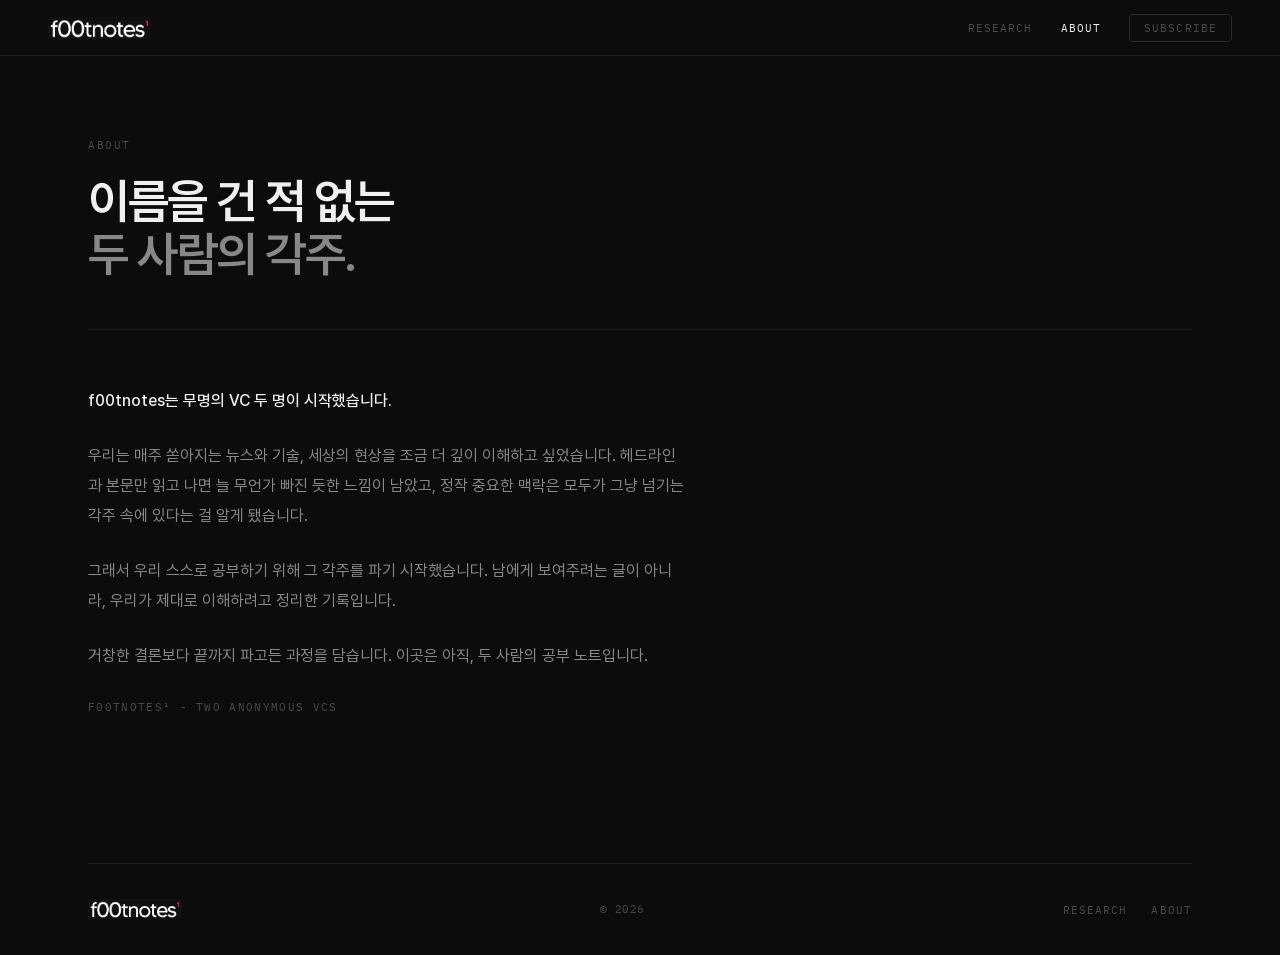
==== about.html @ ad532058 "사이트 리디자인 + 어드민 발행글 클라이언트 렌더 연동 - 로고 적용, hero 각주 컨셉으로 재작성 - about.html, research.html, post.html 신규 (" ====
<!DOCTYPE html>
<html lang="ko">
<head>
  <meta charset="UTF-8" />
  <meta name="viewport" content="width=device-width, initial-scale=1.0" />
  <title>About - f00tnotes¹</title>
  <style>
    /* ─── FONTS ─────────────────────────────────────────────── */
    @font-face {
      font-family: 'Pretendard';
      src: url('/fonts/Pretendard-Light.ttf') format('truetype');
      font-weight: 300;
    }
    @font-face {
      font-family: 'Pretendard';
      src: url('/fonts/Pretendard-Regular.ttf') format('truetype');
      font-weight: 400;
    }
    @font-face {
      font-family: 'Pretendard';
      src: url('/fonts/Pretendard-Medium.ttf') format('truetype');
      font-weight: 500;
    }
    @font-face {
      font-family: 'Pretendard';
      src: url('/fonts/Pretendard-SemiBold.ttf') format('truetype');
      font-weight: 600;
    }
    @font-face {
      font-family: 'Pretendard';
      src: url('/fonts/Pretendard-Bold.ttf') format('truetype');
      font-weight: 700;
    }
    @font-face {
      font-family: 'IBMPlexMono';
      src: url('/fonts/IBMPlexMono-Regular.ttf') format('truetype');
      font-weight: 400;
    }
    @font-face {
      font-family: 'IBMPlexMono';
      src: url('/fonts/IBMPlexMono-Bold.ttf') format('truetype');
      font-weight: 700;
    }

    /* ─── TOKENS ────────────────────────────────────────────── */
    :root {
      --bg:          #0C0C0C;
      --bg-raised:   #141414;
      --bg-elevated: #1C1C1C;
      --border-s:    #1E1E1E;
      --border:      #2A2A2A;
      --border-h:    #3A3A3A;
      --text-1:      #F0F0F0;
      --text-2:      #888888;
      --text-3:      #4A4A4A;
      --accent:      #E8F5E0;
      --nav-h:       56px;
      --page-max:    1200px;
      --pad:         48px;
    }

    /* ─── RESET ─────────────────────────────────────────────── */
    *, *::before, *::after { box-sizing: border-box; margin: 0; padding: 0; }
    html { scroll-behavior: smooth; }
    body {
      font-family: 'Pretendard', -apple-system, 'Apple SD Gothic Neo', sans-serif;
      font-size: 15px;
      font-weight: 400;
      line-height: 1.75;
      color: var(--text-1);
      background: var(--bg);
      -webkit-font-smoothing: antialiased;
    }
    a { text-decoration: none; color: inherit; }

    /* ─── NAV ───────────────────────────────────────────────── */
    nav {
      position: sticky; top: 0; z-index: 100;
      height: var(--nav-h);
      background: var(--bg);
      border-bottom: 1px solid var(--border-s);
      display: flex; align-items: center;
      padding: 0 var(--pad);
    }
    .brand { display: flex; align-items: center; }
    .brand img { height: 22px; width: auto; display: block; }
    .nav-sep { flex: 1; }
    .nav-links {
      display: flex; gap: 28px; list-style: none; align-items: center;
    }
    .nav-links a {
      font-family: 'IBMPlexMono', monospace;
      font-size: 11px;
      font-weight: 400;
      text-transform: uppercase;
      letter-spacing: 0.1em;
      color: var(--text-3);
      transition: color 0.15s;
    }
    .nav-links a:hover { color: var(--text-1); }
    .nav-links a.active { color: var(--text-1); }
    .nav-sub {
      font-family: 'IBMPlexMono', monospace;
      font-size: 11px;
      font-weight: 400;
      text-transform: uppercase;
      letter-spacing: 0.1em;
      color: var(--text-3);
      padding: 6px 14px;
      border: 1px solid var(--border);
      border-radius: 4px;
      cursor: pointer;
      background: none;
      transition: color 0.15s, border-color 0.15s;
    }
    .nav-sub:hover { color: var(--text-1); border-color: var(--border-h); }

    /* ─── PAGE ──────────────────────────────────────────────── */
    .page {
      max-width: var(--page-max);
      margin: 0 auto;
      padding: 0 var(--pad);
    }

    /* ─── HERO ──────────────────────────────────────────────── */
    .hero {
      padding: 80px 0 48px;
      border-bottom: 1px solid var(--border-s);
    }
    .hero-eyebrow {
      font-family: 'IBMPlexMono', monospace;
      font-size: 11px;
      text-transform: uppercase;
      letter-spacing: 0.14em;
      color: var(--text-3);
      margin-bottom: 20px;
    }
    .hero-title {
      font-size: 48px;
      font-weight: 600;
      letter-spacing: -0.03em;
      line-height: 1.1;
      color: var(--text-1);
      max-width: 640px;
    }
    .hero-title em {
      font-style: normal;
      color: var(--text-2);
    }

    /* ─── ABOUT 본문 ────────────────────────────────────────── */
    .about {
      padding: 56px 0 120px;
      max-width: 600px;
    }
    .about p {
      font-size: 16px;
      color: var(--text-2);
      line-height: 1.85;
      margin-bottom: 26px;
    }
    .about p strong {
      color: var(--text-1);
      font-weight: 500;
    }
    .about .sig {
      font-family: 'IBMPlexMono', monospace;
      font-size: 11px;
      text-transform: uppercase;
      letter-spacing: 0.12em;
      color: var(--text-3);
      margin-top: 8px;
    }

    /* ─── FOOTER ────────────────────────────────────────────── */
    footer {
      border-top: 1px solid var(--border-s);
      padding: 32px 0;
      display: flex;
      align-items: center;
      justify-content: space-between;
    }
    .footer-brand { display: flex; align-items: center; }
    .footer-brand img { height: 20px; width: auto; display: block; }
    .footer-copy {
      font-family: 'IBMPlexMono', monospace;
      font-size: 11px;
      color: var(--text-3);
      letter-spacing: 0.04em;
    }
    .footer-links {
      display: flex; gap: 24px; list-style: none;
    }
    .footer-links a {
      font-family: 'IBMPlexMono', monospace;
      font-size: 11px;
      text-transform: uppercase;
      letter-spacing: 0.1em;
      color: var(--text-3);
      transition: color 0.15s;
    }
    .footer-links a:hover { color: var(--text-1); }

    /* ─── RESPONSIVE ────────────────────────────────────────── */
    @media (max-width: 900px) {
      :root { --pad: 24px; }
      .hero-title { font-size: 36px; }
    }
    @media (max-width: 600px) {
      :root { --pad: 20px; }
      .hero-title { font-size: 28px; }
      .about p { font-size: 15px; }
      footer { flex-direction: column; gap: 16px; }
    }
  </style>
</head>
<body>

  <!-- ─── NAV ─────────────────────────────────────────────── -->
  <nav>
    <a href="index.html" class="brand"><img src="assets/f00tnotes-logo.png" alt="f00tnotes¹"></a>
    <span class="nav-sep"></span>
    <ul class="nav-links">
      <li><a href="research.html">Research</a></li>
      <li><a href="about.html" class="active">About</a></li>
      <li><button class="nav-sub">Subscribe</button></li>
    </ul>
  </nav>

  <div class="page">

    <!-- ─── HERO ───────────────────────────────────────────── -->
    <section class="hero">
      <p class="hero-eyebrow">About</p>
      <h1 class="hero-title">이름을 건 적 없는<br><em>두 사람의 각주.</em></h1>
    </section>

    <!-- ─── 본문 ───────────────────────────────────────────── -->
    <section class="about">
      <p><strong>f00tnotes는 무명의 VC 두 명이 시작했습니다.</strong></p>
      <p>
        우리는 매주 쏟아지는 뉴스와 기술, 세상의 현상을 조금 더 깊이 이해하고 싶었습니다.
        헤드라인과 본문만 읽고 나면 늘 무언가 빠진 듯한 느낌이 남았고,
        정작 중요한 맥락은 모두가 그냥 넘기는 각주 속에 있다는 걸 알게 됐습니다.
      </p>
      <p>
        그래서 우리 스스로 공부하기 위해 그 각주를 파기 시작했습니다.
        남에게 보여주려는 글이 아니라, 우리가 제대로 이해하려고 정리한 기록입니다.
      </p>
      <p>
        거창한 결론보다 끝까지 파고든 과정을 담습니다.
        이곳은 아직, 두 사람의 공부 노트입니다.
      </p>
      <p class="sig">f00tnotes¹ - two anonymous VCs</p>
    </section>

  </div><!-- /page -->

  <!-- ─── FOOTER ───────────────────────────────────────────── -->
  <div class="page">
    <footer>
      <span class="footer-brand"><img src="assets/f00tnotes-logo.png" alt="f00tnotes¹"></span>
      <span class="footer-copy">© 2026</span>
      <ul class="footer-links">
        <li><a href="research.html">Research</a></li>
        <li><a href="about.html">About</a></li>
      </ul>
    </footer>
  </div>

</body>
</html>
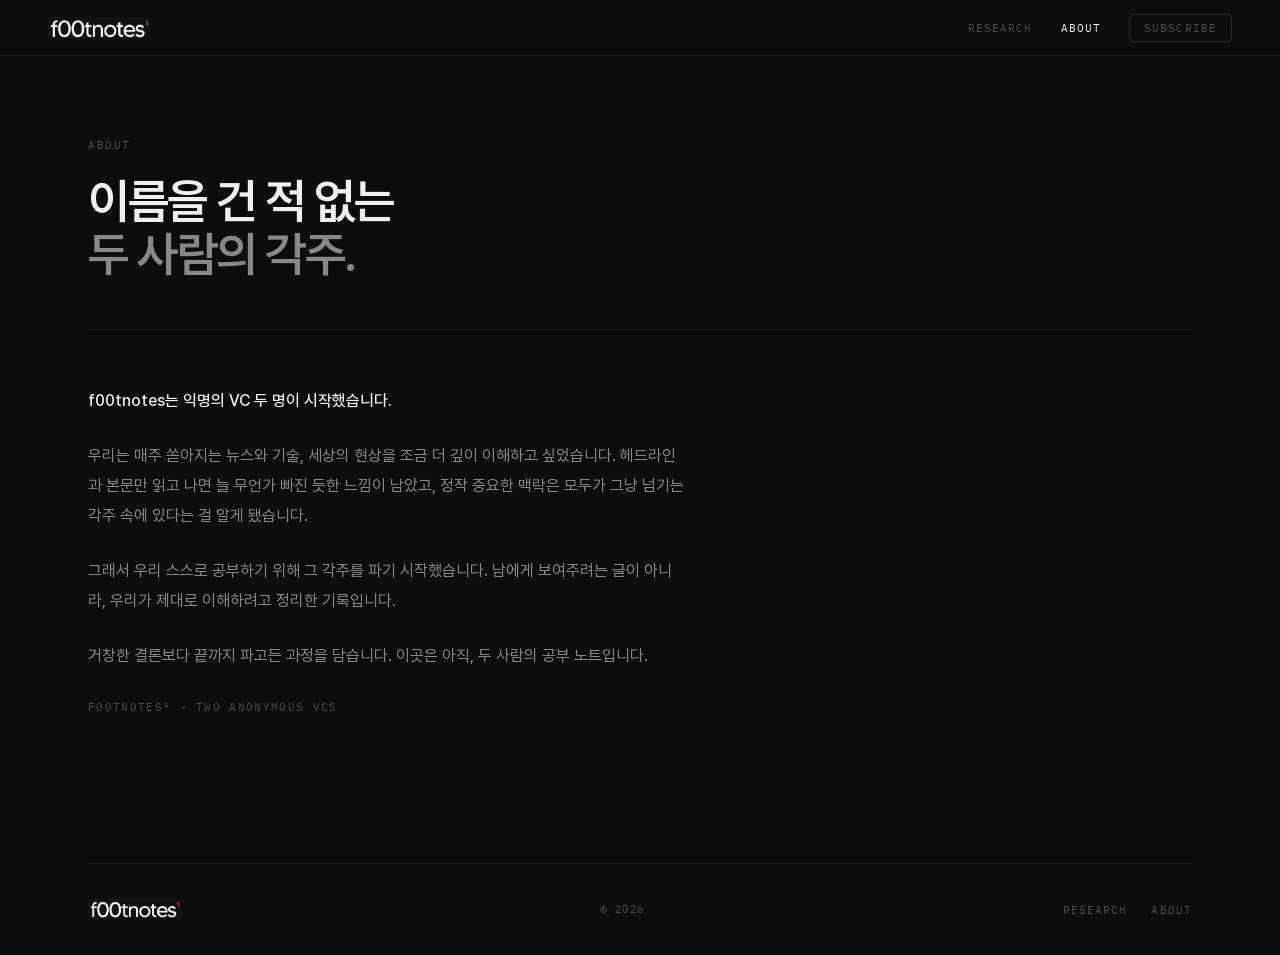
==== commit 06c7347b: "Add The Forgetting Problem article with glossary footnotes - New standalone article page at /researc" ====
--- a/about.html
+++ b/about.html
@@ -218,11 +218,11 @@
 
   <!-- ─── NAV ─────────────────────────────────────────────── -->
   <nav>
-    <a href="index.html" class="brand"><img src="assets/f00tnotes-logo.png" alt="f00tnotes¹"></a>
+    <a href="/" class="brand"><img src="/assets/f00tnotes-logo.png" alt="f00tnotes¹"></a>
     <span class="nav-sep"></span>
     <ul class="nav-links">
-      <li><a href="research.html">Research</a></li>
-      <li><a href="about.html" class="active">About</a></li>
+      <li><a href="/research">Research</a></li>
+      <li><a href="/about" class="active">About</a></li>
       <li><button class="nav-sub">Subscribe</button></li>
     </ul>
   </nav>
@@ -237,7 +237,7 @@
 
     <!-- ─── 본문 ───────────────────────────────────────────── -->
     <section class="about">
-      <p><strong>f00tnotes는 무명의 VC 두 명이 시작했습니다.</strong></p>
+      <p><strong>f00tnotes는 익명의 VC 두 명이 시작했습니다.</strong></p>
       <p>
         우리는 매주 쏟아지는 뉴스와 기술, 세상의 현상을 조금 더 깊이 이해하고 싶었습니다.
         헤드라인과 본문만 읽고 나면 늘 무언가 빠진 듯한 느낌이 남았고,
@@ -259,11 +259,11 @@
   <!-- ─── FOOTER ───────────────────────────────────────────── -->
   <div class="page">
     <footer>
-      <span class="footer-brand"><img src="assets/f00tnotes-logo.png" alt="f00tnotes¹"></span>
+      <span class="footer-brand"><img src="/assets/f00tnotes-logo.png" alt="f00tnotes¹"></span>
       <span class="footer-copy">© 2026</span>
       <ul class="footer-links">
-        <li><a href="research.html">Research</a></li>
-        <li><a href="about.html">About</a></li>
+        <li><a href="/research">Research</a></li>
+        <li><a href="/about">About</a></li>
       </ul>
     </footer>
   </div>
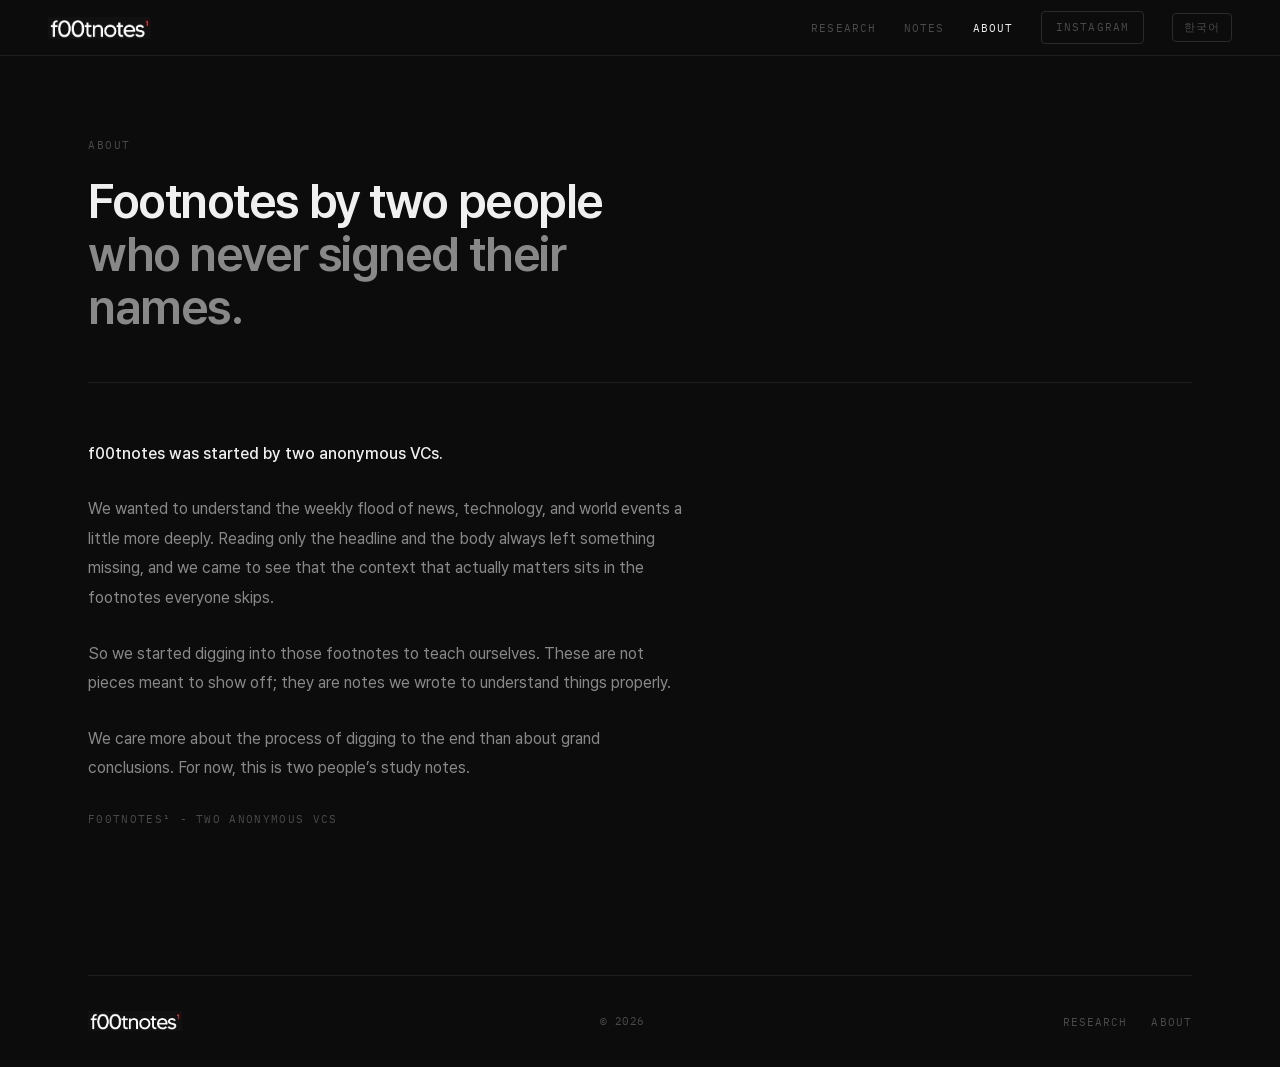
==== commit 5613b3b7: "Add KO/EN language toggle; rename Glossary to Notes - i18n.js: site-wide language toggle (localStora" ====
--- a/about.html
+++ b/about.html
@@ -213,6 +213,7 @@
       footer { flex-direction: column; gap: 16px; }
     }
   </style>
+  <script src="/assets/i18n.js"></script>
 </head>
 <body>
 
@@ -222,8 +223,10 @@
     <span class="nav-sep"></span>
     <ul class="nav-links">
       <li><a href="/research">Research</a></li>
+      <li><a href="/notes">Notes</a></li>
       <li><a href="/about" class="active">About</a></li>
-      <li><button class="nav-sub">Subscribe</button></li>
+      <li><a class="nav-sub" href="https://www.instagram.com/f00tnotes1/" target="_blank" rel="noopener" style="display:inline-block">Instagram</a></li>
+      <li><button class="lang-toggle"></button></li>
     </ul>
   </nav>
 
@@ -232,26 +235,25 @@
     <!-- ─── HERO ───────────────────────────────────────────── -->
     <section class="hero">
       <p class="hero-eyebrow">About</p>
-      <h1 class="hero-title">이름을 건 적 없는<br><em>두 사람의 각주.</em></h1>
+      <h1 class="hero-title"><span data-en>Footnotes by two people<br><em>who never signed their names.</em></span><span data-ko>이름을 건 적 없는<br><em>두 사람의 각주.</em></span></h1>
     </section>
 
     <!-- ─── 본문 ───────────────────────────────────────────── -->
     <section class="about">
-      <p><strong>f00tnotes는 익명의 VC 두 명이 시작했습니다.</strong></p>
+      <p><strong><span data-en>f00tnotes was started by two anonymous VCs.</span><span data-ko>f00tnotes는 익명의 VC 두 명이 시작했습니다.</span></strong></p>
       <p>
-        우리는 매주 쏟아지는 뉴스와 기술, 세상의 현상을 조금 더 깊이 이해하고 싶었습니다.
-        헤드라인과 본문만 읽고 나면 늘 무언가 빠진 듯한 느낌이 남았고,
-        정작 중요한 맥락은 모두가 그냥 넘기는 각주 속에 있다는 걸 알게 됐습니다.
+        <span data-en>We wanted to understand the weekly flood of news, technology, and world events a little more deeply. Reading only the headline and the body always left something missing, and we came to see that the context that actually matters sits in the footnotes everyone skips.</span>
+        <span data-ko>우리는 매주 쏟아지는 뉴스와 기술, 세상의 현상을 조금 더 깊이 이해하고 싶었습니다. 헤드라인과 본문만 읽고 나면 늘 무언가 빠진 듯한 느낌이 남았고, 정작 중요한 맥락은 모두가 그냥 넘기는 각주 속에 있다는 걸 알게 됐습니다.</span>
       </p>
       <p>
-        그래서 우리 스스로 공부하기 위해 그 각주를 파기 시작했습니다.
-        남에게 보여주려는 글이 아니라, 우리가 제대로 이해하려고 정리한 기록입니다.
+        <span data-en>So we started digging into those footnotes to teach ourselves. These are not pieces meant to show off; they are notes we wrote to understand things properly.</span>
+        <span data-ko>그래서 우리 스스로 공부하기 위해 그 각주를 파기 시작했습니다. 남에게 보여주려는 글이 아니라, 우리가 제대로 이해하려고 정리한 기록입니다.</span>
       </p>
       <p>
-        거창한 결론보다 끝까지 파고든 과정을 담습니다.
-        이곳은 아직, 두 사람의 공부 노트입니다.
+        <span data-en>We care more about the process of digging to the end than about grand conclusions. For now, this is two people’s study notes.</span>
+        <span data-ko>거창한 결론보다 끝까지 파고든 과정을 담습니다. 이곳은 아직, 두 사람의 공부 노트입니다.</span>
       </p>
-      <p class="sig">f00tnotes¹ - two anonymous VCs</p>
+      <p class="sig"><span data-en>f00tnotes¹ - two anonymous VCs</span><span data-ko>f00tnotes¹ - 익명의 VC 두 명</span></p>
     </section>
 
   </div><!-- /page -->
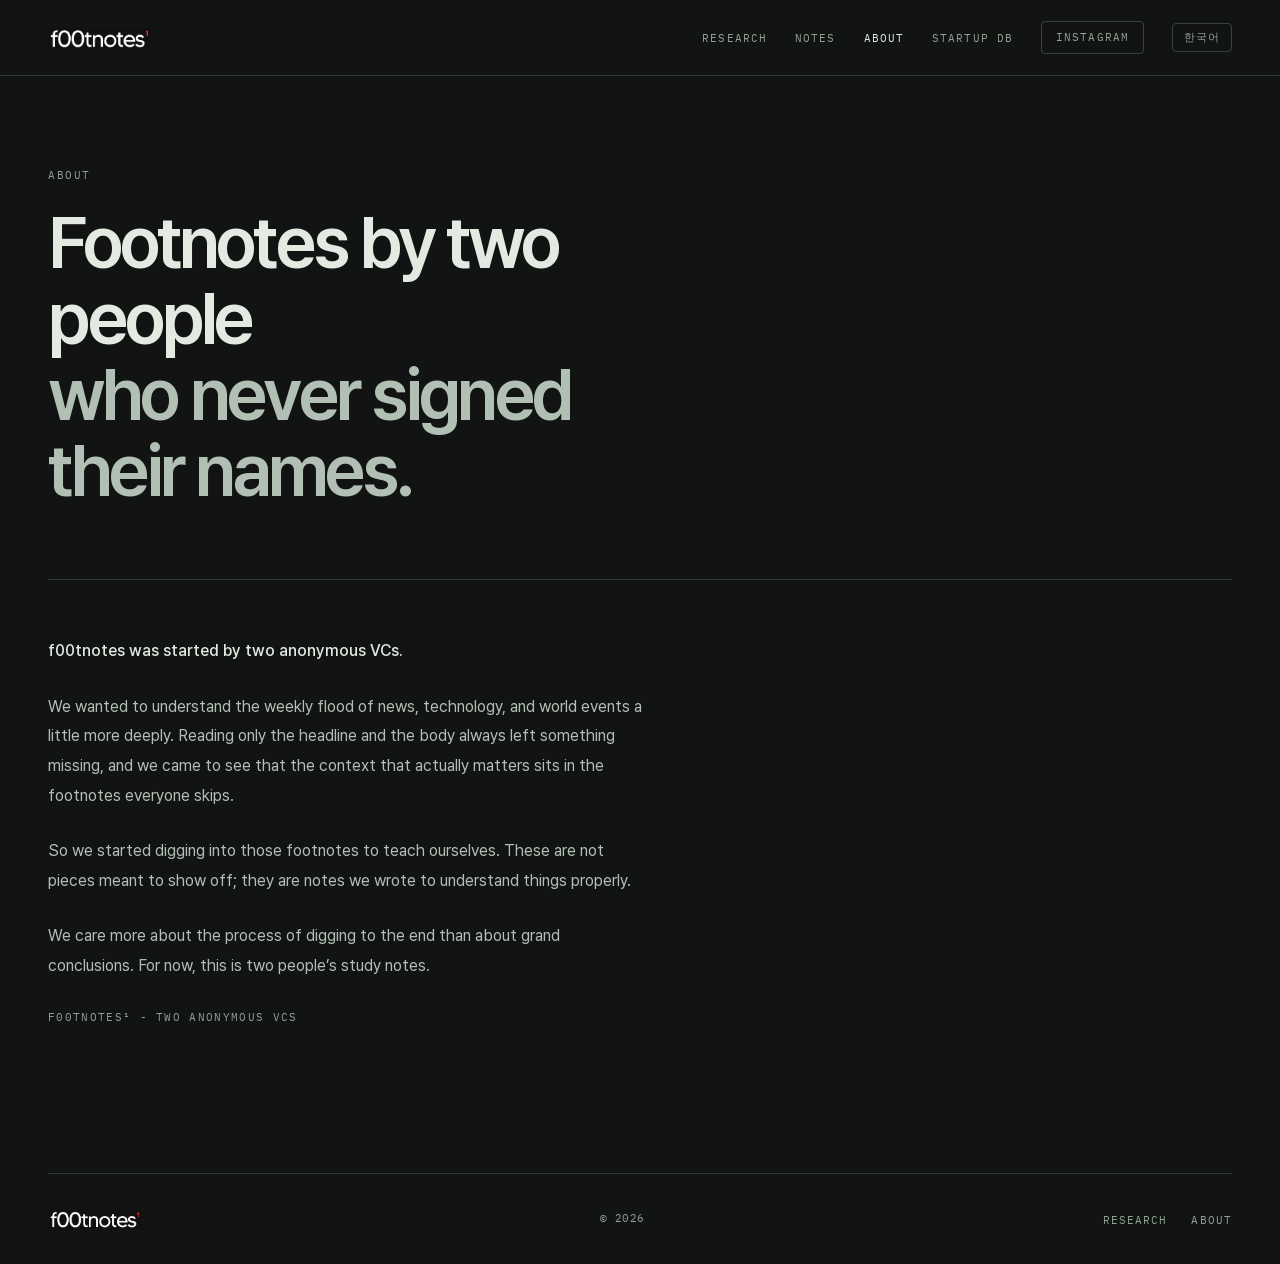
==== commit c4d30b89: "Refine publication design and organize the notes library" ====
--- a/about.html
+++ b/about.html
@@ -3,6 +3,24 @@
 <head>
   <meta charset="UTF-8" />
   <meta name="viewport" content="width=device-width, initial-scale=1.0" />
+  <meta name="description" content="Footnotes by two anonymous VCs who never signed their names." />
+  <meta name="theme-color" content="#111413" />
+  <link rel="icon" href="/favicon.ico" sizes="any" />
+  <link rel="icon" type="image/png" sizes="32x32" href="/assets/favicon-32.png" />
+  <link rel="icon" type="image/png" sizes="16x16" href="/assets/favicon-16.png" />
+  <link rel="apple-touch-icon" href="/assets/apple-touch-icon.png" />
+  <meta property="og:type" content="website" />
+  <meta property="og:site_name" content="f00tnotes¹" />
+  <meta property="og:title" content="About - f00tnotes¹" />
+  <meta property="og:description" content="Footnotes by two anonymous VCs who never signed their names." />
+  <meta property="og:url" content="https://www.f00tnotes1.com/about" />
+  <meta property="og:image" content="https://www.f00tnotes1.com/assets/og-image.png" />
+  <meta property="og:image:width" content="1200" />
+  <meta property="og:image:height" content="630" />
+  <meta name="twitter:card" content="summary_large_image" />
+  <meta name="twitter:image" content="https://www.f00tnotes1.com/assets/og-image.png" />
+  <meta name="twitter:title" content="About - f00tnotes¹" />
+  <meta name="twitter:description" content="Footnotes by two anonymous VCs who never signed their names." />
   <title>About - f00tnotes¹</title>
   <style>
     /* ─── FONTS ─────────────────────────────────────────────── */
@@ -214,6 +232,7 @@
     }
   </style>
   <script src="/assets/i18n.js"></script>
+  <link rel="stylesheet" href="/assets/editorial.css" />
 </head>
 <body>
 
@@ -270,5 +289,6 @@
     </footer>
   </div>
 
+  <script src="/assets/editorial.js"></script>
 </body>
 </html>
--- a/assets/editorial.css
+++ b/assets/editorial.css
@@ -0,0 +1,8 @@
+/* Shared editorial direction B: Marginalia. Loaded after page-specific styles. */
+:root{--bg:#111413;--bg-raised:#19201b;--bg-elevated:#202a23;--border-s:#2d3931;--border:#38443b;--border-h:#819274;--text-1:#e4e9e2;--text-2:#b2bfb5;--text-3:#91a293;--accent:#d4e4bd;--page-max:1320px;--col-side:150px;--col-gap:44px}
+body{background:var(--bg);color:var(--text-1)}body>nav{height:76px;border-bottom:1px solid var(--border-s)}.nav-links a,.back,.side-label{color:var(--text-3)}.page,.wrap{max-width:1320px}.hero{padding:90px 0 70px}.hero-title,.page-title,.g-title,.hd-title,.about-title{font-size:clamp(44px,5.6vw,76px);letter-spacing:-.06em;line-height:1.06;font-weight:600}.hero-desc,.hero-lede,.page-lede{color:var(--text-2);max-width:650px;font-size:19px;line-height:1.7}.card{background:transparent;border-radius:0;border-color:var(--border-s);padding:30px}.card:hover{background:var(--bg-raised);border-color:var(--border-h)}.card-title{letter-spacing:-.035em;line-height:1.3}.card-meta,.card-issue,.tag{color:var(--text-3)}.art-header{grid-template-columns:minmax(0,1fr) 260px;gap:55px;padding:58px 0}.art-title{font-size:clamp(40px,5vw,68px);letter-spacing:-.06em;line-height:1.07;max-width:19ch}.art-lede{font-size:20px;line-height:1.7;color:var(--text-2)}.art-cover{border-radius:0;aspect-ratio:1;background:var(--bg-raised)}.art-metarow{gap:40px}.art-layout{grid-template-columns:150px minmax(0,1fr);gap:44px}.art-main{min-width:0;padding-right:230px}.art-body{max-width:660px}.art-body p,.art-body li{font-size:17px;line-height:1.9;color:var(--text-2)}.art-body h2{font-size:28px;letter-spacing:-.04em;margin-top:58px}.art-body blockquote{border-left-color:var(--accent);padding:15px 0 15px 24px}.art-body blockquote p{color:var(--accent);font-size:23px;line-height:1.6;font-style:normal}.gloss-hint{border-radius:0;background:none;border-width:0 0 1px;padding:0 0 22px}.art-body a.gloss{color:var(--accent)}.art-body a.gloss::after{content:attr(data-number);color:var(--accent)}.margin-note-row{position:relative}.margin-notes{position:absolute;left:calc(100% + 32px);top:4px;width:198px;display:grid;gap:24px}.margin-note{border-top:1px solid var(--border-h);padding-top:12px;color:var(--text-2);font-size:13px;line-height:1.65}.margin-note a{display:block;font-family:IBMPlexMono,monospace;font-size:10px;color:var(--accent);letter-spacing:.035em;margin-bottom:9px;text-decoration:none!important}.g-content{max-width:1000px}.g-group-label{font-size:12px;color:var(--accent);margin-bottom:0;padding:18px 0}.g-entry{grid-template-columns:240px 1fr;padding:20px 0;gap:28px}.g-entry-term{font-size:17px}.g-entry-hover{font-size:15px;line-height:1.65}.g-entry:hover{background:var(--bg-raised)}.g-search-wrap{margin:30px 0 20px}#g-search{border-radius:0}.g-topics{display:flex;flex-wrap:wrap;gap:8px;margin:0 0 35px}.g-topic{border:1px solid var(--border);padding:9px 13px;font:12px Pretendard,sans-serif;color:var(--text-2);background:none;cursor:pointer}.g-topic[aria-pressed=true]{background:var(--accent);border-color:var(--accent);color:var(--bg)}.g-start{border:1px solid var(--border);padding:24px;margin:24px 0 34px}.g-start-label{font:11px IBMPlexMono,monospace;letter-spacing:.08em;color:var(--accent);margin-bottom:14px}.g-start-links{display:flex;flex-wrap:wrap;gap:12px 24px}.g-start-links a{font-size:16px;color:var(--text-1)}.g-fig,.g-analogy,#gloss-tip{border-radius:0}.g-entry[hidden],.g-group[hidden]{display:none!important}button,input,select{font-family:inherit}:focus-visible{outline:2px solid var(--accent);outline-offset:4px}section[id],h2[id],h3[id]{scroll-margin-top:100px}
+@media(max-width:1100px){.art-main{padding-right:0}.margin-notes{position:static;width:auto;margin:20px 0 32px;border-left:1px solid var(--border-h);padding-left:20px}.margin-note{border-top:0;padding-top:0;max-width:620px}.art-body{max-width:760px}.art-header{gap:32px}}
+@media(max-width:700px){body>nav{height:auto;min-height:68px;flex-wrap:wrap;padding-top:16px;padding-bottom:16px;gap:14px}.nav-links{gap:15px;flex-wrap:wrap}.nav-links a{font-size:10px}.nav-sub{padding:5px 8px}.hero{padding:55px 0 45px}.hero-title,.page-title,.g-title,.hd-title,.about-title{font-size:44px}.art-header{display:block;padding:38px 0}.art-title{font-size:42px}.art-cover{margin-top:30px;max-width:220px}.art-layout{display:block;padding-top:28px}.art-toc{display:none}.art-body p,.art-body li{font-size:16px}.art-lede{font-size:18px}.g-entry{grid-template-columns:1fr;gap:7px}.g-search-wrap{flex-wrap:wrap}.g-search-count{width:100%}.g-topic{padding:8px 10px}.g-start{padding:20px}.card{padding:23px}}
+@media(prefers-reduced-motion:reduce){html{scroll-behavior:auto}*,*::before,*::after{transition:none!important;animation:none!important}}
+.skip-link{position:fixed;top:-100px;left:20px;z-index:2000;padding:13px 20px;color:var(--bg);background:var(--accent)}.skip-link:focus{top:12px}.card-cover{height:160px;display:flex;align-items:center;justify-content:center;margin:-10px 0 24px;background:var(--bg-raised);overflow:hidden}.card-cover img{width:100%;height:100%;object-fit:contain;padding:22px}.card-summary{color:var(--text-2);font-size:15px;line-height:1.65;margin:16px 0 28px}.card:hover .card-cover{background:var(--bg-elevated)}.nav-links a[aria-current=page]{color:var(--accent)}body>.wrap>.art-body{max-width:760px;margin:auto}.margin-note-row>.margin-notes{font-weight:400;font-style:normal}.g-search-wrap input{min-width:0}
+@media(max-width:700px){.nav-links{width:100%;justify-content:flex-start;gap:12px 16px}.nav-sep{display:none}.brand{margin-right:auto}.card-cover{height:135px}}
